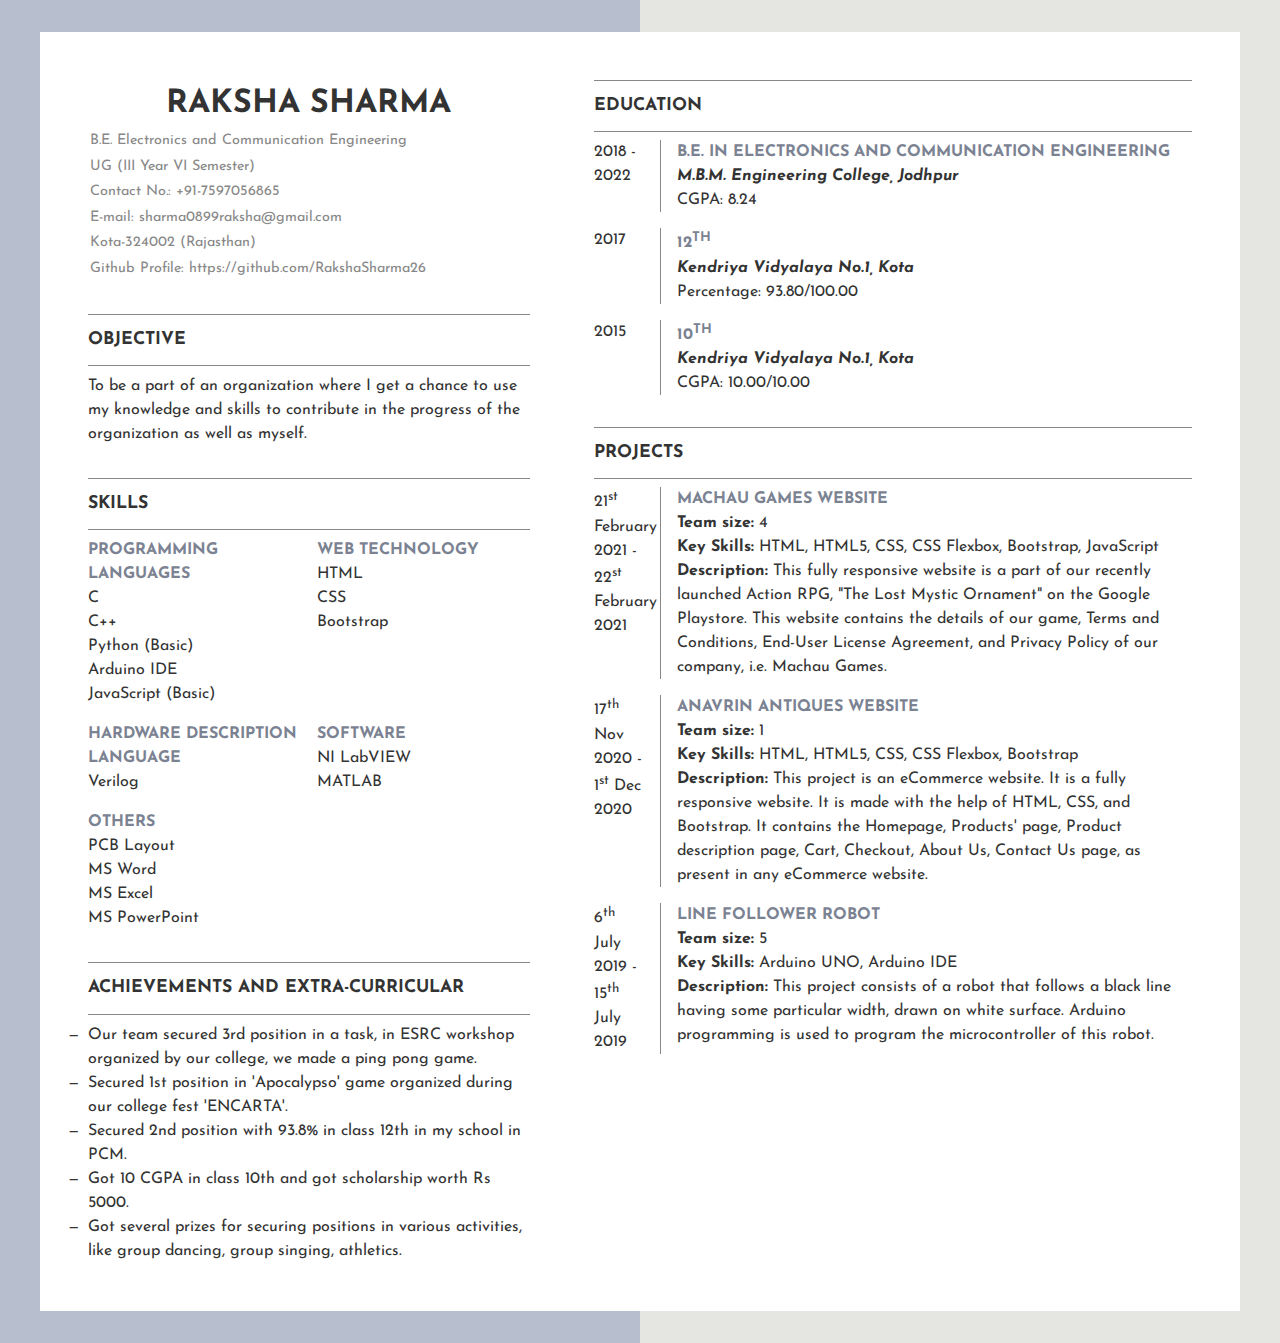
==== index.html @ e358f384 "Add files via upload" ====
<!DOCTYPE html>
<html lang="en">

<head>
    <meta charset="UTF-8">
    <meta http-equiv="X-UA-Compatible" content="IE=edge">
    <meta name="viewport" content="width=device-width, initial-scale=1.0">
    <title>Résumé</title>
    <link href="https://fonts.googleapis.com/css2?family=Josefin+Sans:ital,wght@0,100;0,200;0,300;0,400;0,500;0,600;0,700;1,100;1,200;1,300;1,400;1,500;1,600;1,700&display=swap" rel="stylesheet">
    <link href="css/resume.css" rel="stylesheet">
</head>

<body>
    <div class="resume">
        <div class="column">
            <section class="profile">
                <h1>Raksha Sharma</h1>
            </section>
            <section class="info">
                <ul>
                    <li>B.E. Electronics and Communication Engineering</li>
                    <li>UG (III Year VI Semester)</li>
                    <li>Contact No.: <a href="tel:+917597056865"> +91-7597056865</a></li>
                    <li>E-mail:<a href="mailto:abhi@edyst.com"> sharma0899raksha@gmail.com</a></li>
                    <li>Kota-324002 (Rajasthan)</li>
                    <li>Github Profile:<a href="https://github.com/RakshaSharma26"> https://github.com/RakshaSharma26</a></li>
                </ul>
            </section>
            <section class="objectives">
                <h2>Objective</h2>
                <p>To be a part of an organization where I get a chance to use my knowledge and skills to contribute in the progress of the organization as well as myself.</p>
            </section>

            <section class="skills">
                <h2>Skills</h2>
                <ul>
                    <li>
                        <h3>Programming Languages</h3>
                        <ul>
                            <li>C </li>
                            <li>C++ </li>
                            <li>Python (Basic) </li>
                            <li>Arduino IDE</li>
                            <li>JavaScript (Basic) </li>
                        </ul>
                    </li>
                    <li>
                        <h3>Web Technology</h3>
                        <ul>
                            <li>HTML </li>
                            <li>CSS </li>
                            <li>Bootstrap</li>
                        </ul>
                    </li>
                    <li>
                        <h3>Hardware Description Language</h3>
                        <ul>
                            <li>Verilog</li>
                        </ul>
                    </li>
                    <li>
                        <h3>Software</h3>
                        <ul>
                            <li>NI LabVIEW</li>
                            <li>MATLAB</li>
                        </ul>
                    </li>

                    <li>
                        <h3>Others</h3>
                        <ul>
                            <li>PCB Layout</li>
                            <li>MS Word </li>
                            <li>MS Excel </li>
                            <li>MS PowerPoint </li>
                        </ul>
                    </li>

                </ul>
            </section>
            <section class="education achievements">
                <h2>Achievements and Extra-Curricular</h2>
                <ul>
                    <li> Our team secured 3rd position in a task, in ESRC workshop organized by our college, we made a ping pong game.</li>
                    <li>Secured 1st position in 'Apocalypso' game organized during our college fest 'ENCARTA'.</li>
                    <li>Secured 2nd position with 93.8% in class 12th in my school in PCM.</li>
                    <li>Got 10 CGPA in class 10th and got scholarship worth Rs 5000.</li>
                    <li>Got several prizes for securing positions in various activities, like group dancing, group singing, athletics.</li>
                </ul>
            </section>
        </div>

        <div class="column">
            <section class="education">
                <h2>Education</h2>
                <ul class="timeline">
                    <li class="event">
                        <span class="duration">2018 - 2022</span>
                        <div class="content">
                            <h3>B.E. in Electronics and Communication Engineering</h3>
                            <p><b><em>M.B.M. Engineering College, Jodhpur</em></b></p>
                            <p>CGPA: 8.24</p>
                        </div>
                    </li>
                    <li class="event">
                        <span class="duration">2017</span>
                        <div class="content">
                            <h3>12<sup>th</sup> </h3>
                            <p><b><em>Kendriya Vidyalaya No.1, Kota</em></b></p>
                            <p>Percentage: 93.80/100.00</p>
                        </div>
                    </li>
                    <li class="event">
                        <span class="duration">2015</span>
                        <div class="content">
                            <h3>10<sup>th</sup> </h3>
                            <p><b><em>Kendriya Vidyalaya No.1, Kota</em></b></p>
                            <p>CGPA: 10.00/10.00</p>
                        </div>
                    </li>
                </ul>
            </section>

            <section class="projects">
                <h2>Projects</h2>
                <ul class="timeline">
                    <li class="event">
                        <span class="duration">21<sup>st</sup> February 2021 - 22<sup>st</sup> February 2021</span>
                        <div class="content">
                            <h3>Machau Games Website</h3>
                            <p><b>Team size:</b> 4</p>
                            <p> <b>Key Skills:</b> HTML, HTML5, CSS, CSS Flexbox, Bootstrap, JavaScript</p>
                            <p><b>Description:</b> This fully responsive website is a part of our recently launched Action RPG, "The Lost Mystic Ornament" on the Google Playstore. This website contains the details of our game, Terms and Conditions, End-User
                                License Agreement, and Privacy Policy of our company, i.e. Machau Games.
                            </p>
                        </div>
                    </li>
                    <li class="event">
                        <span class="duration">17<sup>th</sup> Nov 2020 - 1<sup>st</sup> Dec 2020</span>
                        <div class="content">
                            <h3>Anavrin Antiques Website</h3>
                            <p><b>Team size:</b> 1</p>
                            <p> <b>Key Skills:</b> HTML, HTML5, CSS, CSS Flexbox, Bootstrap</p>
                            <p><b>Description:</b> This project is an eCommerce website. It is a fully responsive website. It is made with the help of HTML, CSS, and Bootstrap. It contains the Homepage, Products' page, Product description page, Cart, Checkout,
                                About Us, Contact Us page, as present in any eCommerce website.
                            </p>
                        </div>
                    </li>
                    <li class="event">
                        <span class="duration">6<sup>th</sup> July 2019 - 15<sup>th</sup> July 2019</span>
                        <div class="content">
                            <h3>Line Follower Robot</h3>
                            <p><b>Team size:</b> 5</p>
                            <p> <b>Key Skills:</b> Arduino UNO, Arduino IDE</p>
                            <p><b>Description:</b> This project consists of a robot that follows a black line having some particular width, drawn on white surface. Arduino programming is used to program the microcontroller of this robot.</p>
                        </div>
                    </li>
                </ul>
            </section>
        </div>
    </div>


</body>

</html>
---- css/resume.css ----
* {
    padding: 0;
    margin: 0;
    box-sizing: border-box;
}

html {
    color: #333;
    font-family: "Josefin Sans";
    line-height: 1.5;
}

body {
    padding: 2rem 2.5rem;
    background: linear-gradient(to right, #B7BECE, #B7BECE 50%, #E5E6E1 50%, #E5E6E1);
    /* background: linear-gradient(#dfe0db, #dfe0db 50%, #fcebe1 50%, #fcebe1); */
    /*   background: linear-gradient (#888, #888 50%, salmon 50%, salmon); */
}

h1 {
    font-size: 2rem;
    text-transform: uppercase;
}

h2 {
    font-size: 1.1rem;
    text-transform: uppercase;
    border-top: 1px solid #888;
    border-bottom: 1px solid #888;
    padding: 0.75rem 0;
    margin-bottom: 0.5rem;
}

h3 {
    font-size: 1rem;
    text-transform: uppercase;
    color: #7b8292;
}

p {
    line-height: 1.5;
}

section+section {
    margin-top: 2rem;
}

a {
    text-decoration: none;
    color: inherit;
}

ul {
    list-style: none;
}

.profile {
    text-align: center;
}

.profile img {
    border-radius: 9999px;
    width: 15rem;
    height: 15rem;
}

.profile p {
    color: #888;
    margin-bottom: 1rem;
    font-size: 1.25rem;
}

.info ul {
    margin-top: -2rem;
}

.info li {
    /* text-align: right; */
    /* text-transform: uppercase; */
    padding: 2px;
    color: #888;
    /* border-bottom: 1px solid #888; */
    font-size: 0.9rem;
}

.skills>ul {
    display: grid;
    grid-template-columns: 1fr 1fr;
    grid-gap: 1rem;
}

.timeline .event+.event {
    padding-top: 1rem;
}

.timeline .event {
    display: grid;
    grid-template-columns: 5ch 1fr;
}

.timeline .content {
    border-left: 1px solid #888;
    padding-left: 1rem;
    margin-left: 1rem;
}

.content>h3+p {
    color: #333;
}

.resume {
    display: grid;
    grid-template-columns: 40% 1fr;
    grid-gap: 4rem;
    /* background-color: #ECE9E1; */
    background-color: white;
    padding: 3rem;
    max-width: 1200px;
    margin: auto;
}

.achievements ul {
    list-style: none;
}

.achievements ul li:before {
    content: '\2014';
    position: absolute;
    margin-left: -20px;
}
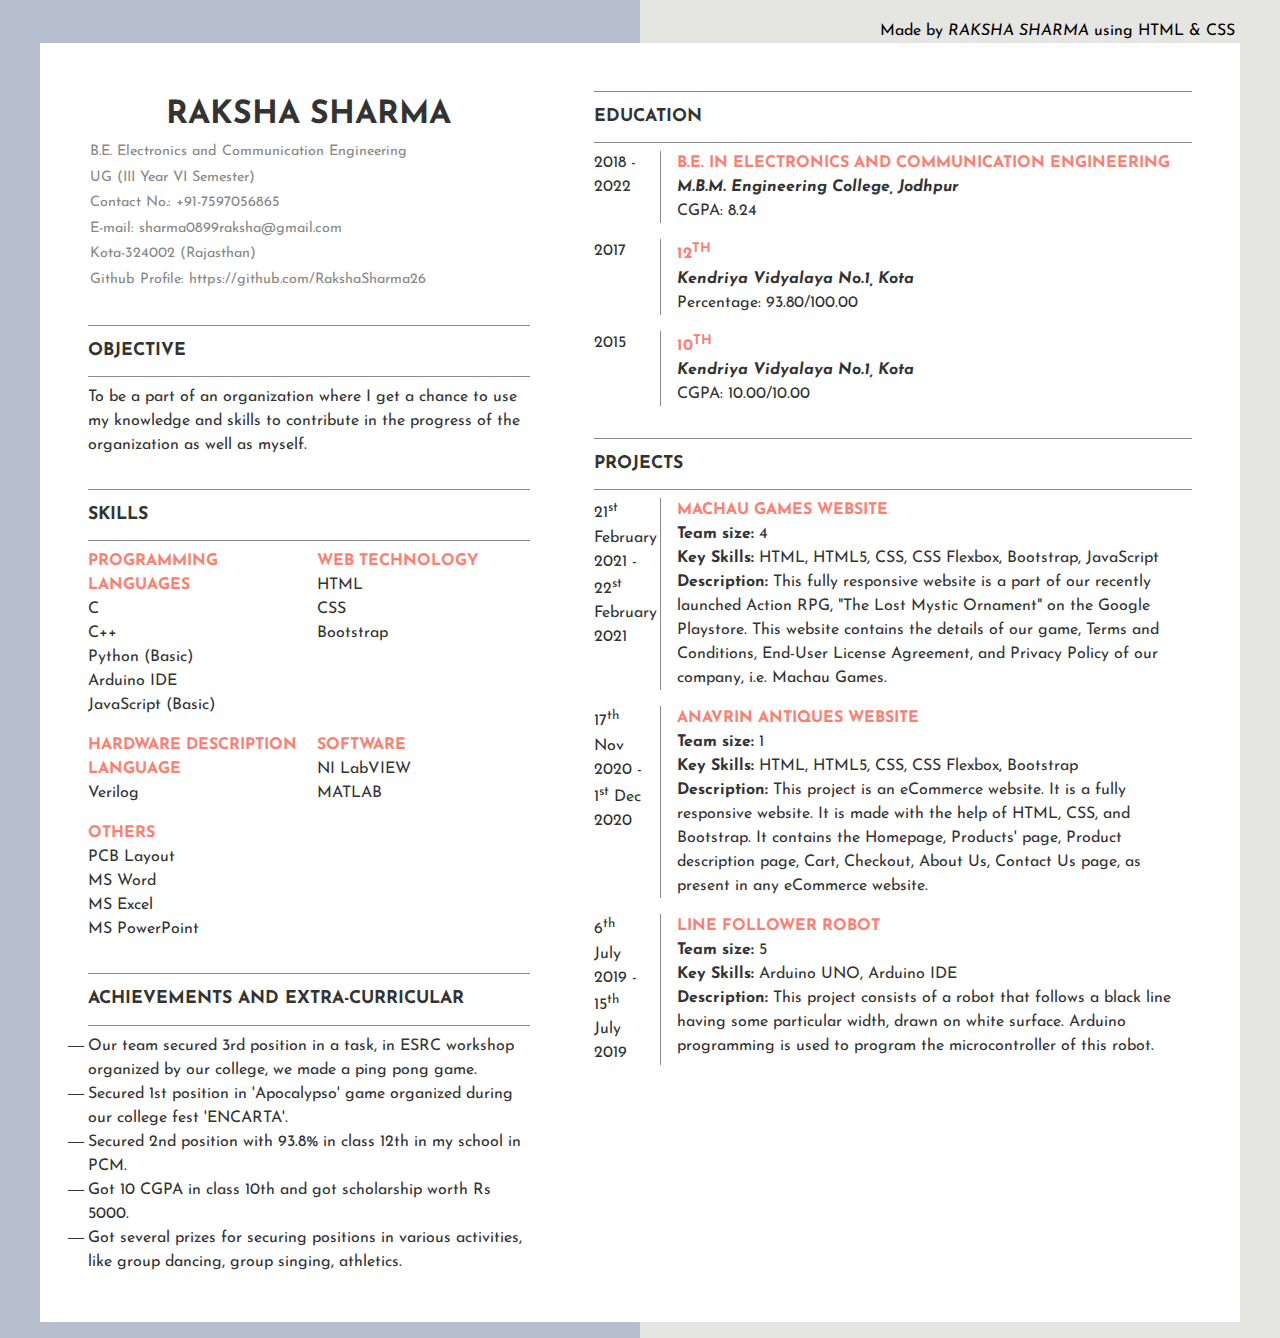
==== commit 16b4deea: "Add files via upload" ====
--- a/index.html
+++ b/index.html
@@ -11,6 +11,7 @@
 </head>
 
 <body>
+    <p class="credit">Made by <em>RAKSHA SHARMA</em> using HTML & CSS</p>
     <div class="resume">
         <div class="column">
             <section class="profile">
--- a/css/resume.css
+++ b/css/resume.css
@@ -11,7 +11,7 @@
 }
 
 body {
-    padding: 2rem 2.5rem;
+    padding: 1rem 1rem;
     background: linear-gradient(to right, #B7BECE, #B7BECE 50%, #E5E6E1 50%, #E5E6E1);
     /* background: linear-gradient(#dfe0db, #dfe0db 50%, #fcebe1 50%, #fcebe1); */
     /*   background: linear-gradient (#888, #888 50%, salmon 50%, salmon); */
@@ -34,7 +34,7 @@
 h3 {
     font-size: 1rem;
     text-transform: uppercase;
-    color: #7b8292;
+    color: salmon;
 }
 
 p {
@@ -56,12 +56,6 @@
 
 .profile {
     text-align: center;
-}
-
-.profile img {
-    border-radius: 9999px;
-    width: 15rem;
-    height: 15rem;
 }
 
 .profile p {
@@ -124,7 +118,17 @@
 }
 
 .achievements ul li:before {
-    content: '\2014';
+    content: '\2015';
     position: absolute;
     margin-left: -20px;
+}
+
+.credit {
+    /* float: right; */
+    padding: 3px 5px 0 0;
+    max-width: 1200px;
+    text-align: right;
+    color: #000;
+    margin: auto;
+    /* border: 1px solid black; */
 }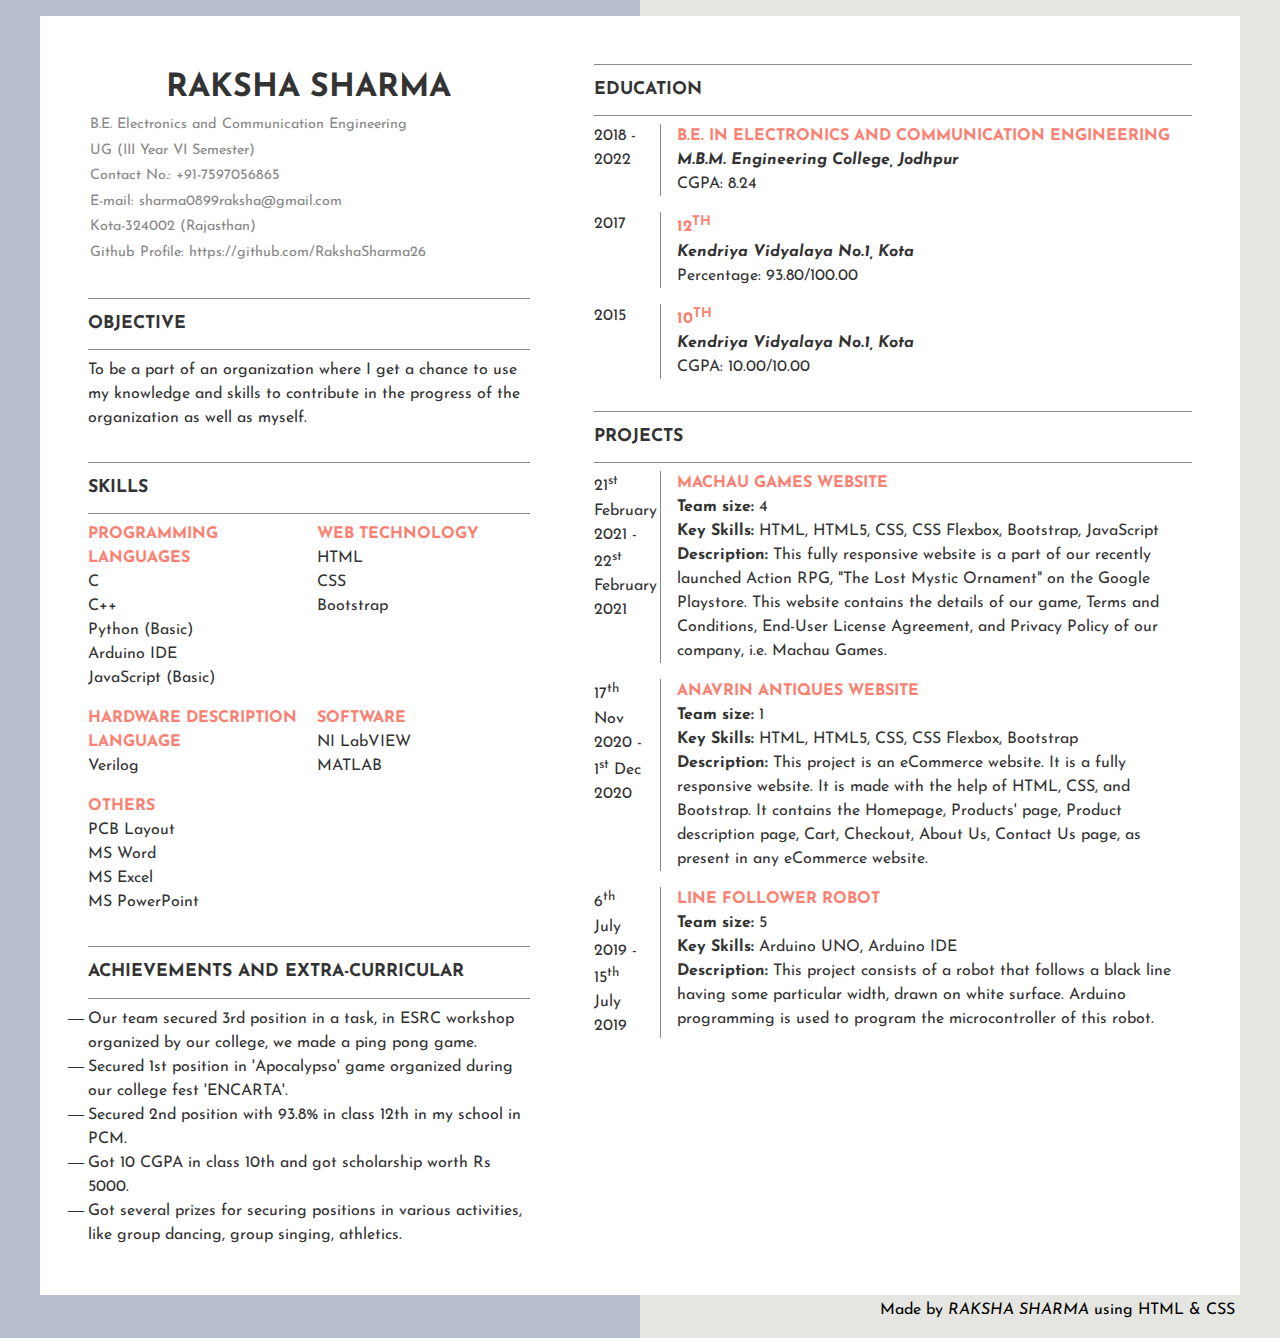
==== commit 2cca34f8: "Add files via upload" ====
--- a/index.html
+++ b/index.html
@@ -11,7 +11,7 @@
 </head>
 
 <body>
-    <p class="credit">Made by <em>RAKSHA SHARMA</em> using HTML & CSS</p>
+
     <div class="resume">
         <div class="column">
             <section class="profile">
@@ -161,7 +161,7 @@
         </div>
     </div>
 
-
+    <p class="credit">Made by <em>RAKSHA SHARMA</em> using HTML & CSS</p>
 </body>
 
 </html>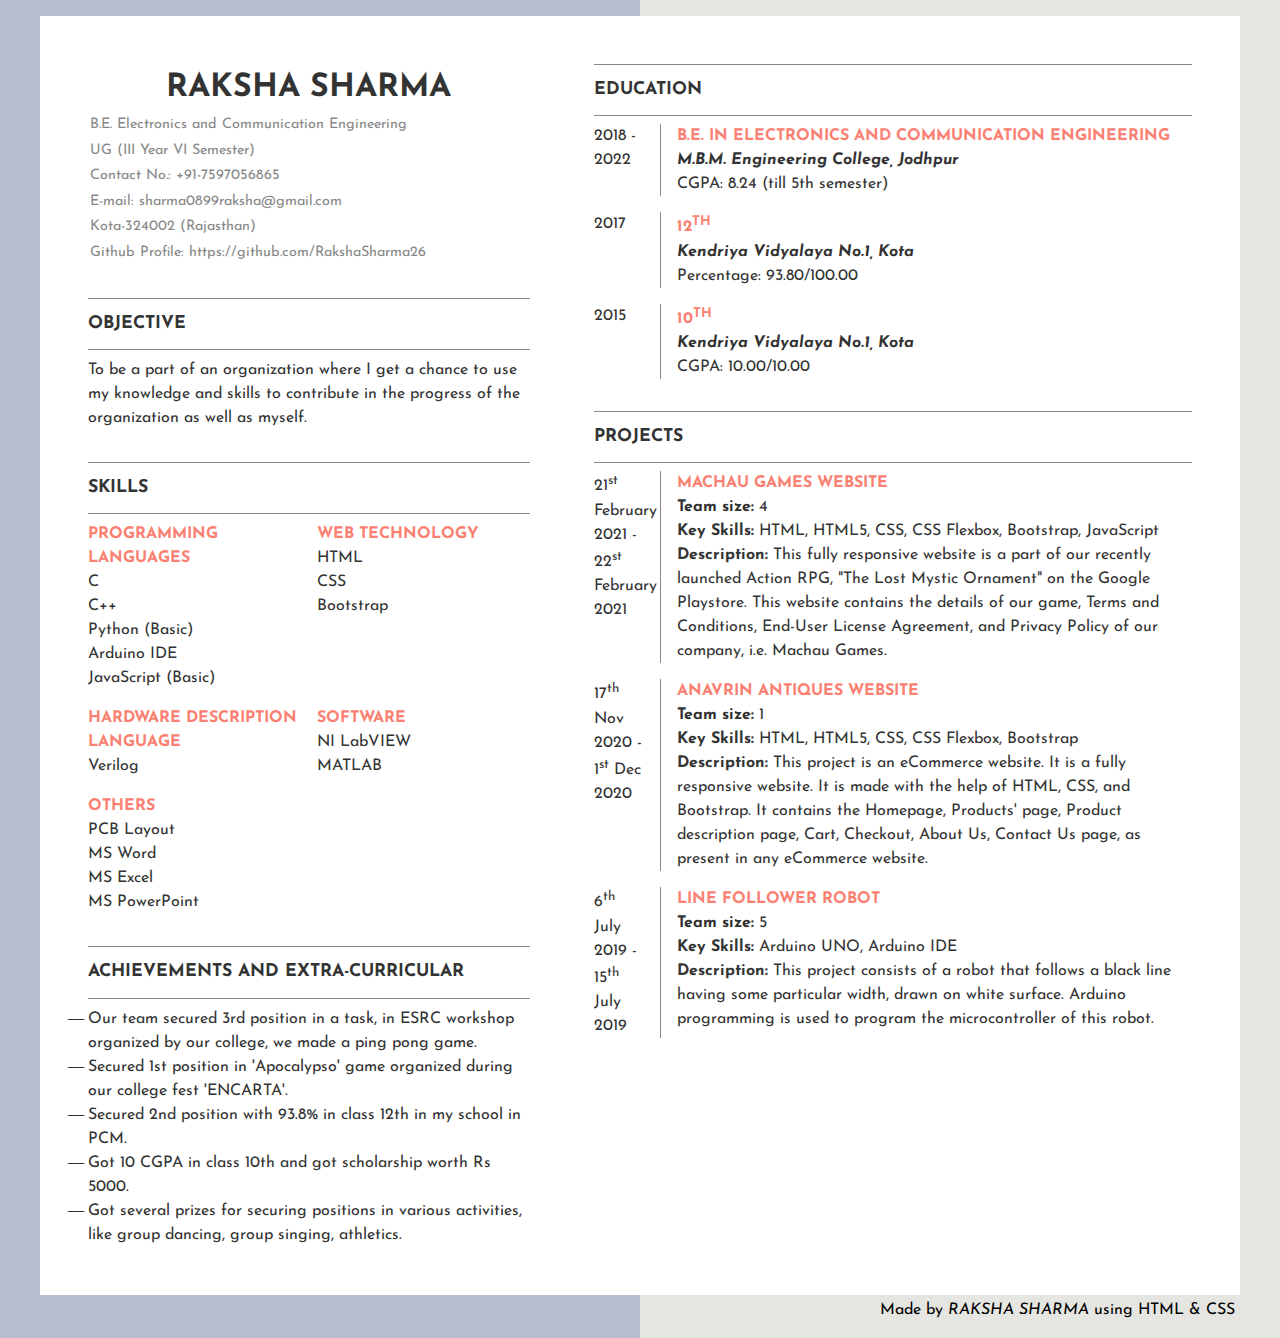
==== commit 84f91215: "Add files via upload" ====
--- a/index.html
+++ b/index.html
@@ -100,7 +100,7 @@
                         <div class="content">
                             <h3>B.E. in Electronics and Communication Engineering</h3>
                             <p><b><em>M.B.M. Engineering College, Jodhpur</em></b></p>
-                            <p>CGPA: 8.24</p>
+                            <p>CGPA: 8.24 (till 5th semester)</p>
                         </div>
                     </li>
                     <li class="event">
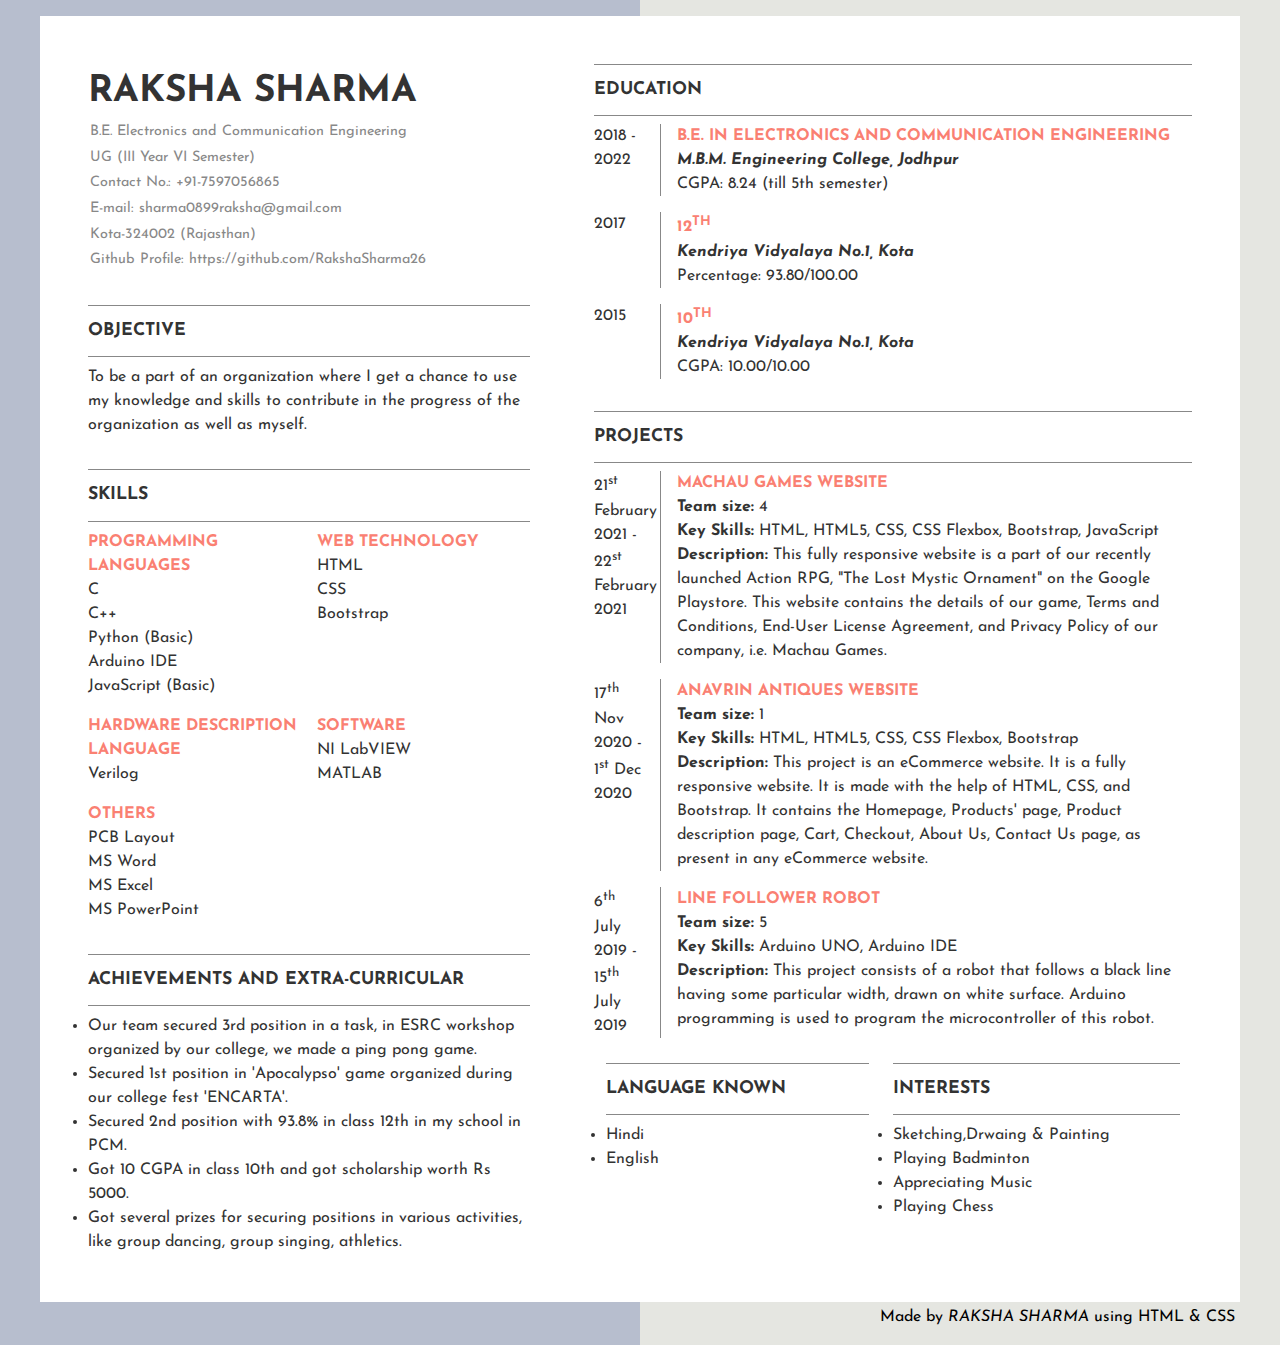
==== commit a2936306: "Add files via upload" ====
--- a/index.html
+++ b/index.html
@@ -79,6 +79,7 @@
 
                 </ul>
             </section>
+
             <section class="education achievements">
                 <h2>Achievements and Extra-Curricular</h2>
                 <ul>
@@ -158,6 +159,25 @@
                     </li>
                 </ul>
             </section>
+            <div class="language">
+                <section class="languages">
+                    <h2>Language Known</h2>
+                    <ul>
+                        <li>Hindi</li>
+                        <li>English</li>
+                    </ul>
+                </section>
+                <section class="interests">
+                    <h2>Interests</h2>
+                    <ul>
+                        <li>Sketching,Drwaing & Painting</li>
+                        <li>Playing Badminton</li>
+                        <li>Appreciating Music</li>
+                        <li>Playing Chess</li>
+                    </ul>
+                </section>
+            </div>
+
         </div>
     </div>
 
--- a/css/resume.css
+++ b/css/resume.css
@@ -18,8 +18,9 @@
 }
 
 h1 {
-    font-size: 2rem;
+    font-size: 2.3rem;
     text-transform: uppercase;
+    text-align: left;
 }
 
 h2 {
@@ -114,14 +115,15 @@
 }
 
 .achievements ul {
-    list-style: none;
+    list-style-type: disc;
 }
 
-.achievements ul li:before {
+
+/* .achievements ul li:before {
     content: '\2015';
     position: absolute;
     margin-left: -20px;
-}
+} */
 
 .credit {
     /* float: right; */
@@ -131,4 +133,29 @@
     color: #000;
     margin: auto;
     /* border: 1px solid black; */
+}
+
+.language {
+    display: flex;
+    flex-direction: row;
+    /* border: 3px solid purple; */
+    margin-top: 25px;
+}
+
+.language ul {
+    list-style-type: disc;
+}
+
+.languages {
+    /* border: 1px solid black; */
+    width: 44%;
+    margin: auto;
+    height: 170px;
+}
+
+.interests {
+    /* border: 1px solid black; */
+    width: 48%;
+    margin: auto;
+    height: 170px;
 }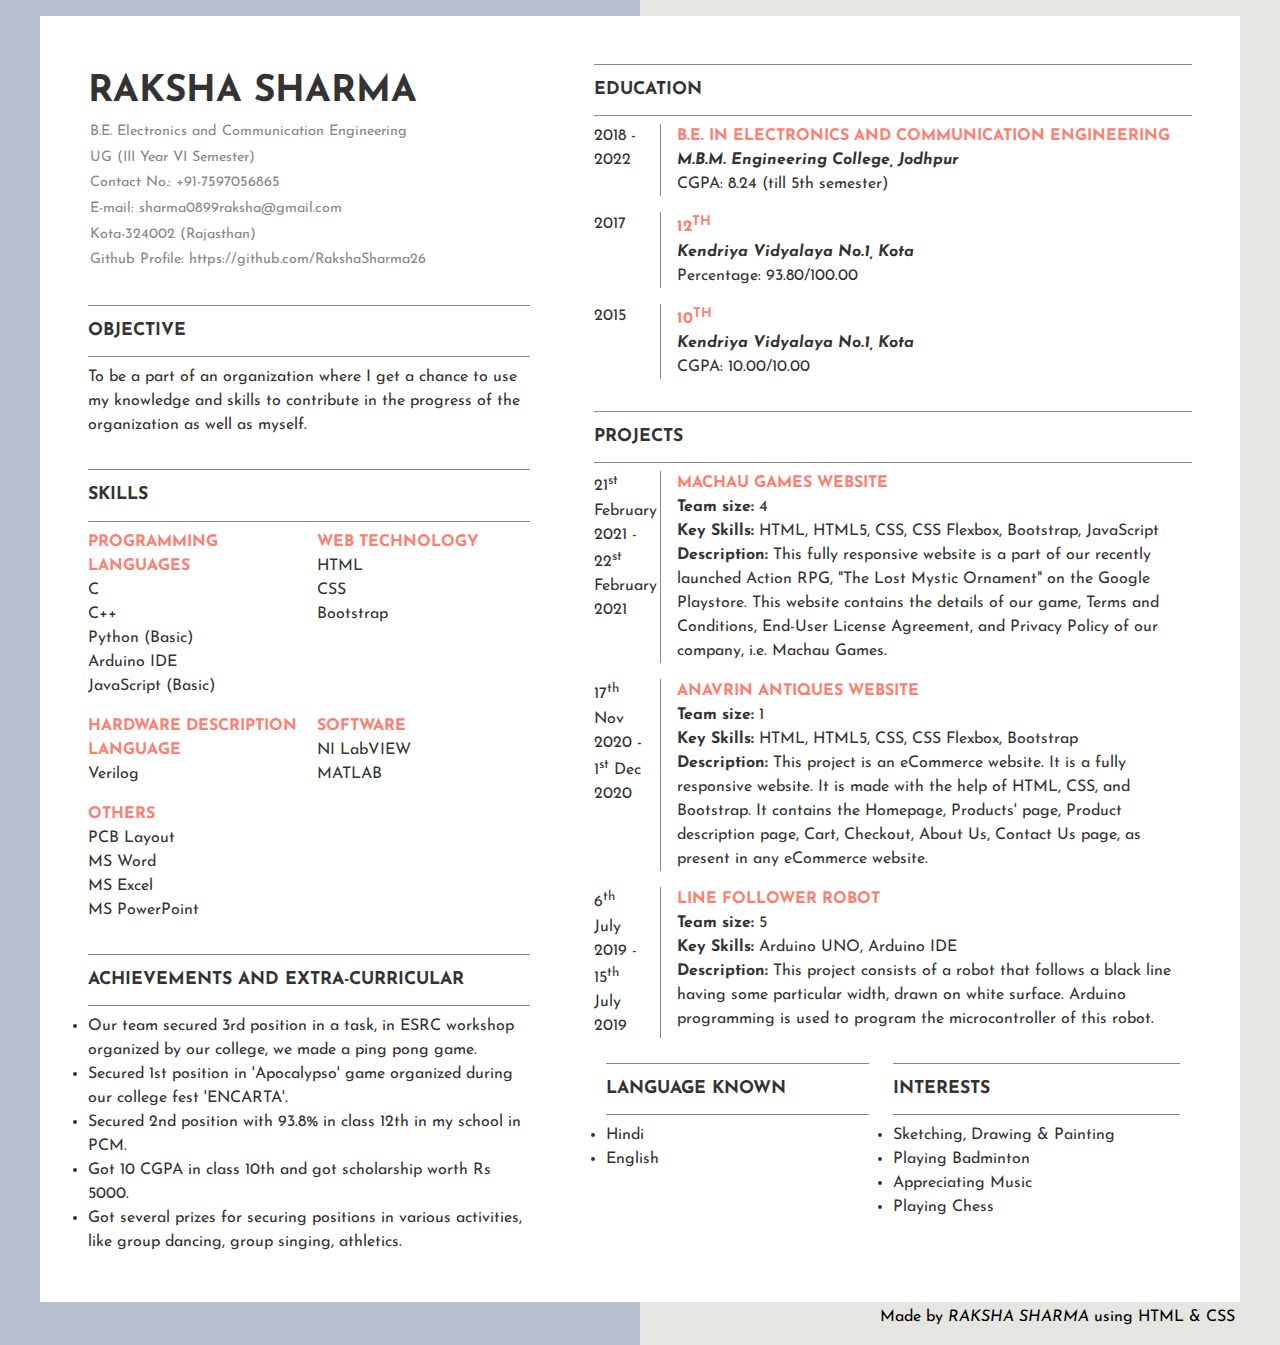
==== commit 470e58ce: "Add files via upload" ====
--- a/index.html
+++ b/index.html
@@ -22,7 +22,7 @@
                     <li>B.E. Electronics and Communication Engineering</li>
                     <li>UG (III Year VI Semester)</li>
                     <li>Contact No.: <a href="tel:+917597056865"> +91-7597056865</a></li>
-                    <li>E-mail:<a href="mailto:abhi@edyst.com"> sharma0899raksha@gmail.com</a></li>
+                    <li>E-mail:<a href="mailto:sharma0899raksha@gmail.com"> sharma0899raksha@gmail.com</a></li>
                     <li>Kota-324002 (Rajasthan)</li>
                     <li>Github Profile:<a href="https://github.com/RakshaSharma26"> https://github.com/RakshaSharma26</a></li>
                 </ul>
@@ -170,7 +170,7 @@
                 <section class="interests">
                     <h2>Interests</h2>
                     <ul>
-                        <li>Sketching,Drwaing & Painting</li>
+                        <li>Sketching, Drawing & Painting</li>
                         <li>Playing Badminton</li>
                         <li>Appreciating Music</li>
                         <li>Playing Chess</li>
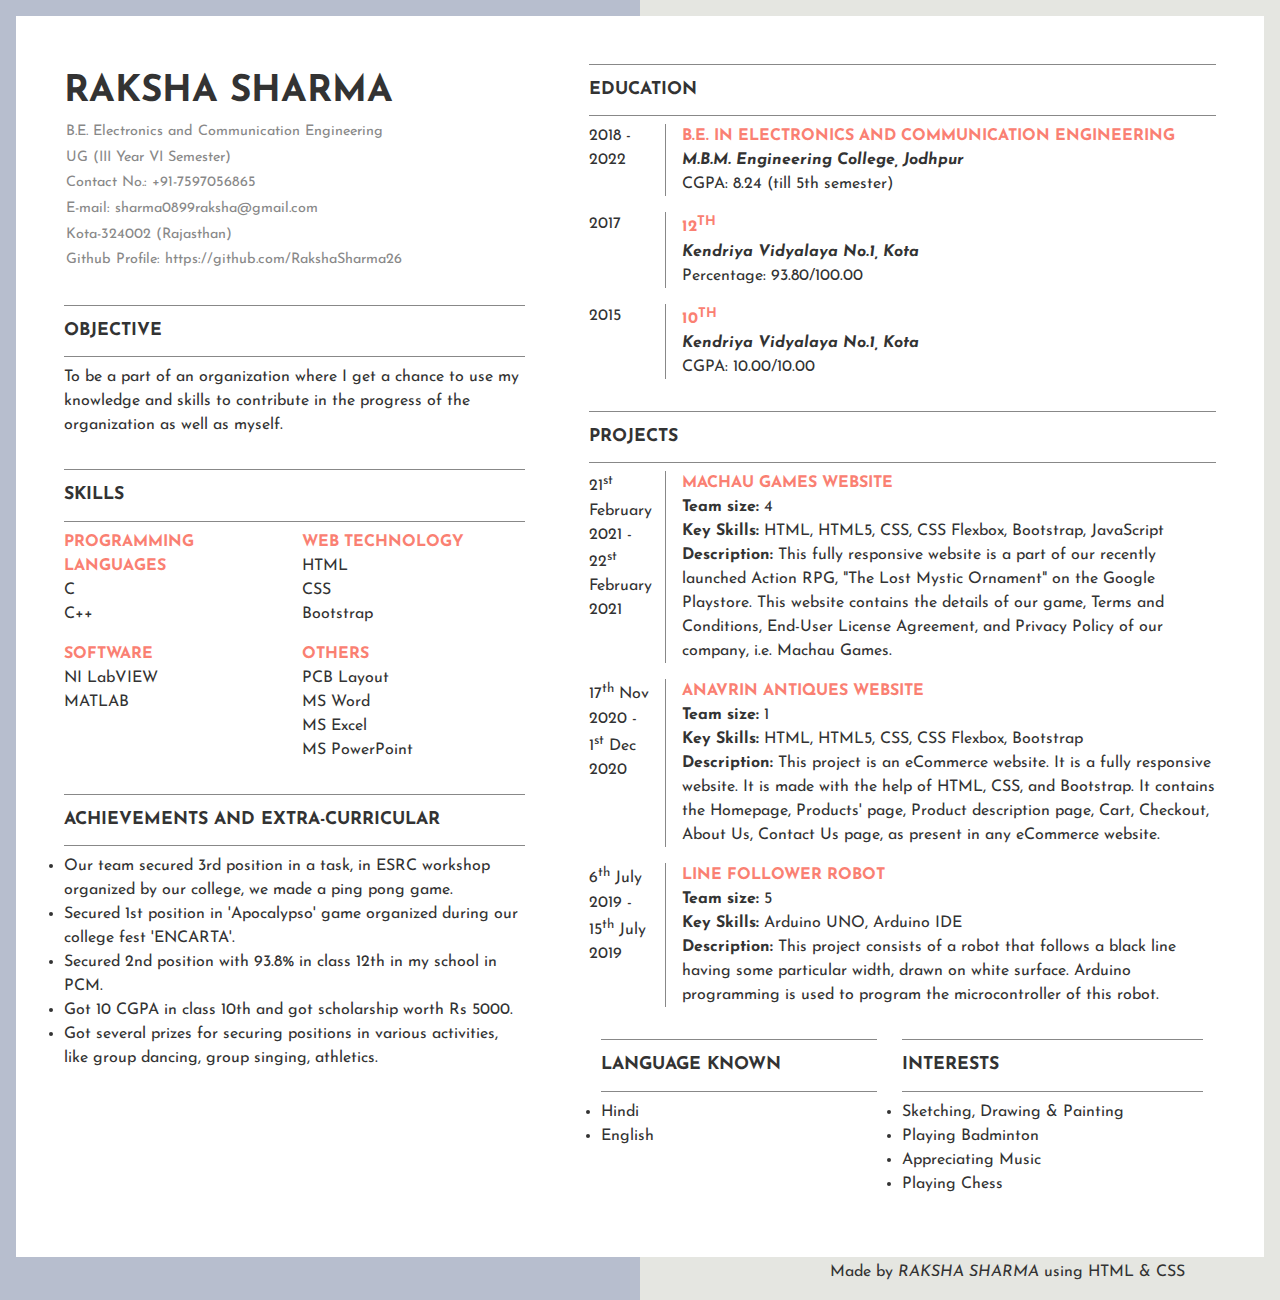
==== commit bbf86986: "Add files via upload" ====
--- a/index.html
+++ b/index.html
@@ -16,6 +16,7 @@
         <div class="column">
             <section class="profile">
                 <h1>Raksha Sharma</h1>
+                <!-- <img src="images/IMG_20210812_215815 (1)1.jpg" alt=""> -->
             </section>
             <section class="info">
                 <ul>
@@ -40,9 +41,9 @@
                         <ul>
                             <li>C </li>
                             <li>C++ </li>
-                            <li>Python (Basic) </li>
+                            <!-- <li>Python (Basic) </li>
                             <li>Arduino IDE</li>
-                            <li>JavaScript (Basic) </li>
+                            <li>JavaScript (Basic) </li> -->
                         </ul>
                     </li>
                     <li>
@@ -53,12 +54,12 @@
                             <li>Bootstrap</li>
                         </ul>
                     </li>
-                    <li>
+                    <!-- <li>
                         <h3>Hardware Description Language</h3>
                         <ul>
                             <li>Verilog</li>
                         </ul>
-                    </li>
+                    </li> -->
                     <li>
                         <h3>Software</h3>
                         <ul>
@@ -80,7 +81,7 @@
                 </ul>
             </section>
 
-            <section class="education achievements">
+            <section class="achievements">
                 <h2>Achievements and Extra-Curricular</h2>
                 <ul>
                     <li> Our team secured 3rd position in a task, in ESRC workshop organized by our college, we made a ping pong game.</li>
--- a/css/resume.css
+++ b/css/resume.css
@@ -20,7 +20,7 @@
 h1 {
     font-size: 2.3rem;
     text-transform: uppercase;
-    text-align: left;
+    /* text-align: left; */
 }
 
 h2 {
@@ -55,15 +55,40 @@
     list-style: none;
 }
 
-.profile {
+
+/* .intro {
+    display: flex;
+    flex-direction: row;
+} */
+
+
+/* .intro img {
+    border: 1.5px solid black;
+    margin-top: 60px;
+    box-shadow: 0 0 10px black;
+    width: 50%;
+    height: 100%;
+    border-radius: 100%;
+} */
+
+
+/* .profile {
     text-align: center;
-}
+} */
 
-.profile p {
+
+/* .profile img {
+    border-radius: 9999px;
+    width: 15rem;
+    height: 15rem;
+} */
+
+
+/* .profile p {
     color: #888;
     margin-bottom: 1rem;
     font-size: 1.25rem;
-}
+} */
 
 .info ul {
     margin-top: -2rem;
@@ -90,7 +115,7 @@
 
 .timeline .event {
     display: grid;
-    grid-template-columns: 5ch 1fr;
+    grid-template-columns: 6ch 1fr;
 }
 
 .timeline .content {
@@ -110,7 +135,7 @@
     /* background-color: #ECE9E1; */
     background-color: white;
     padding: 3rem;
-    max-width: 1200px;
+    max-width: 1500px;
     margin: auto;
 }
 
@@ -126,20 +151,17 @@
 } */
 
 .credit {
-    /* float: right; */
+    text-align: right;
+    max-width: 1100px;
+    margin: auto;
     padding: 3px 5px 0 0;
-    max-width: 1200px;
-    text-align: right;
-    color: #000;
-    margin: auto;
-    /* border: 1px solid black; */
 }
 
 .language {
     display: flex;
     flex-direction: row;
     /* border: 3px solid purple; */
-    margin-top: 25px;
+    margin-top: 2rem;
 }
 
 .language ul {
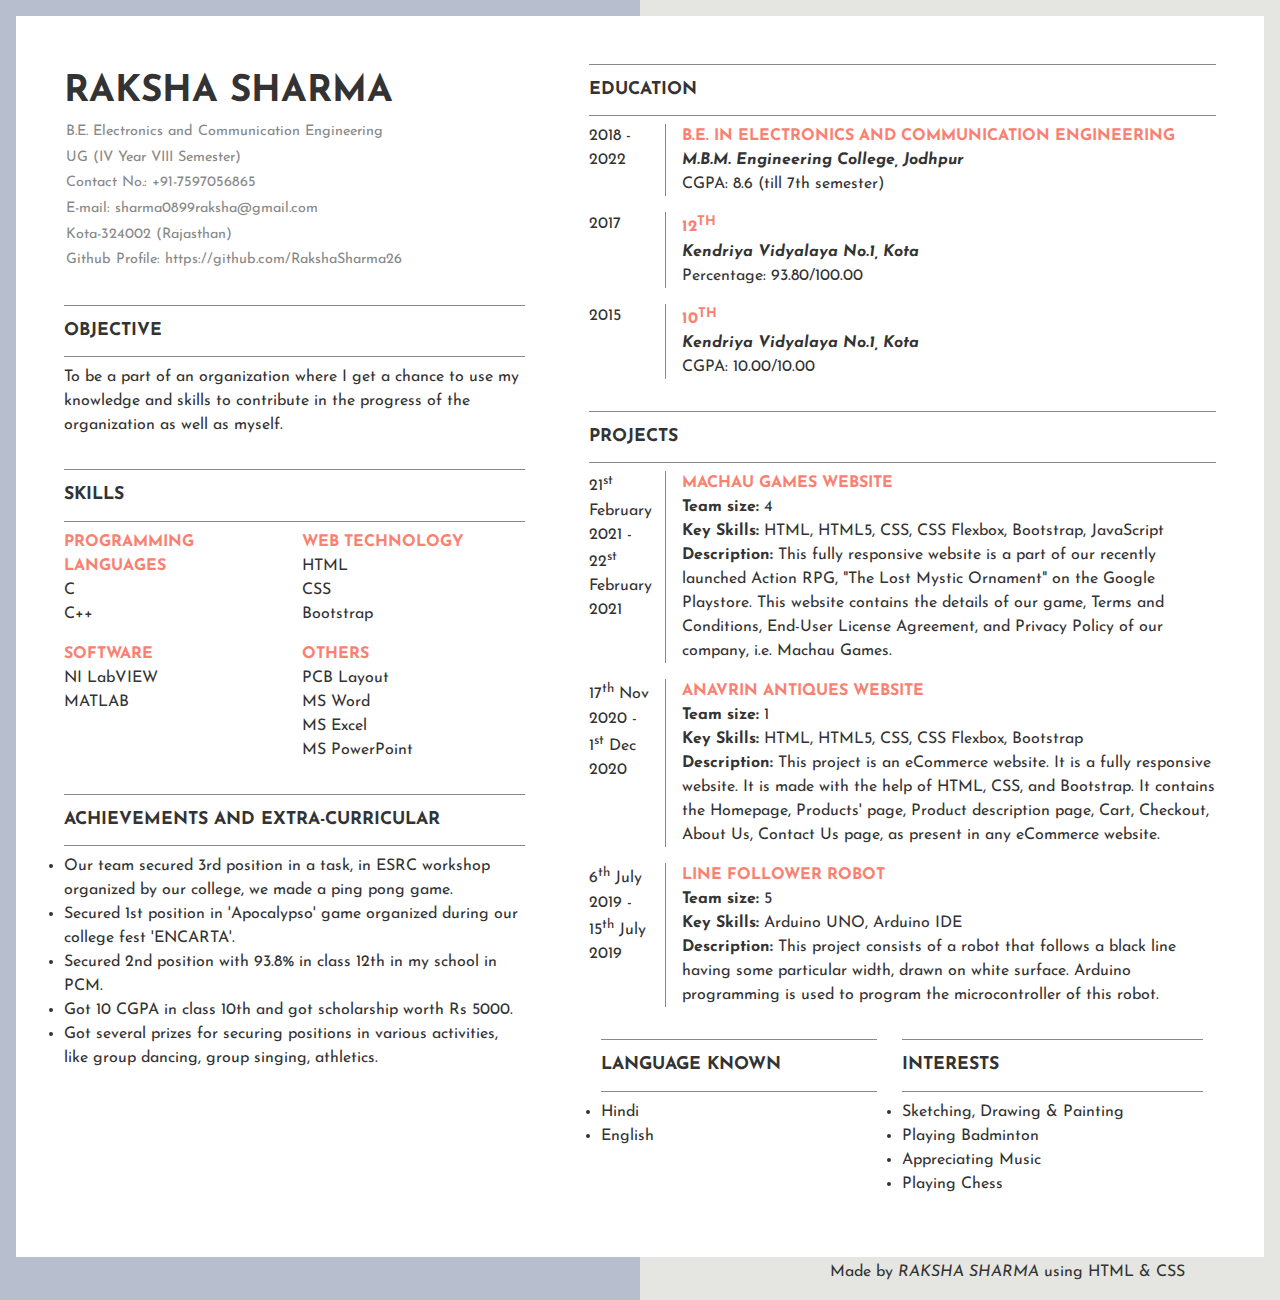
==== commit d9d7d3e6: "Add files via upload" ====
--- a/index.html
+++ b/index.html
@@ -21,7 +21,7 @@
             <section class="info">
                 <ul>
                     <li>B.E. Electronics and Communication Engineering</li>
-                    <li>UG (III Year VI Semester)</li>
+                    <li>UG (IV Year VIII Semester)</li>
                     <li>Contact No.: <a href="tel:+917597056865"> +91-7597056865</a></li>
                     <li>E-mail:<a href="mailto:sharma0899raksha@gmail.com"> sharma0899raksha@gmail.com</a></li>
                     <li>Kota-324002 (Rajasthan)</li>
@@ -102,7 +102,7 @@
                         <div class="content">
                             <h3>B.E. in Electronics and Communication Engineering</h3>
                             <p><b><em>M.B.M. Engineering College, Jodhpur</em></b></p>
-                            <p>CGPA: 8.24 (till 5th semester)</p>
+                            <p>CGPA: 8.6 (till 7th semester)</p>
                         </div>
                     </li>
                     <li class="event">
